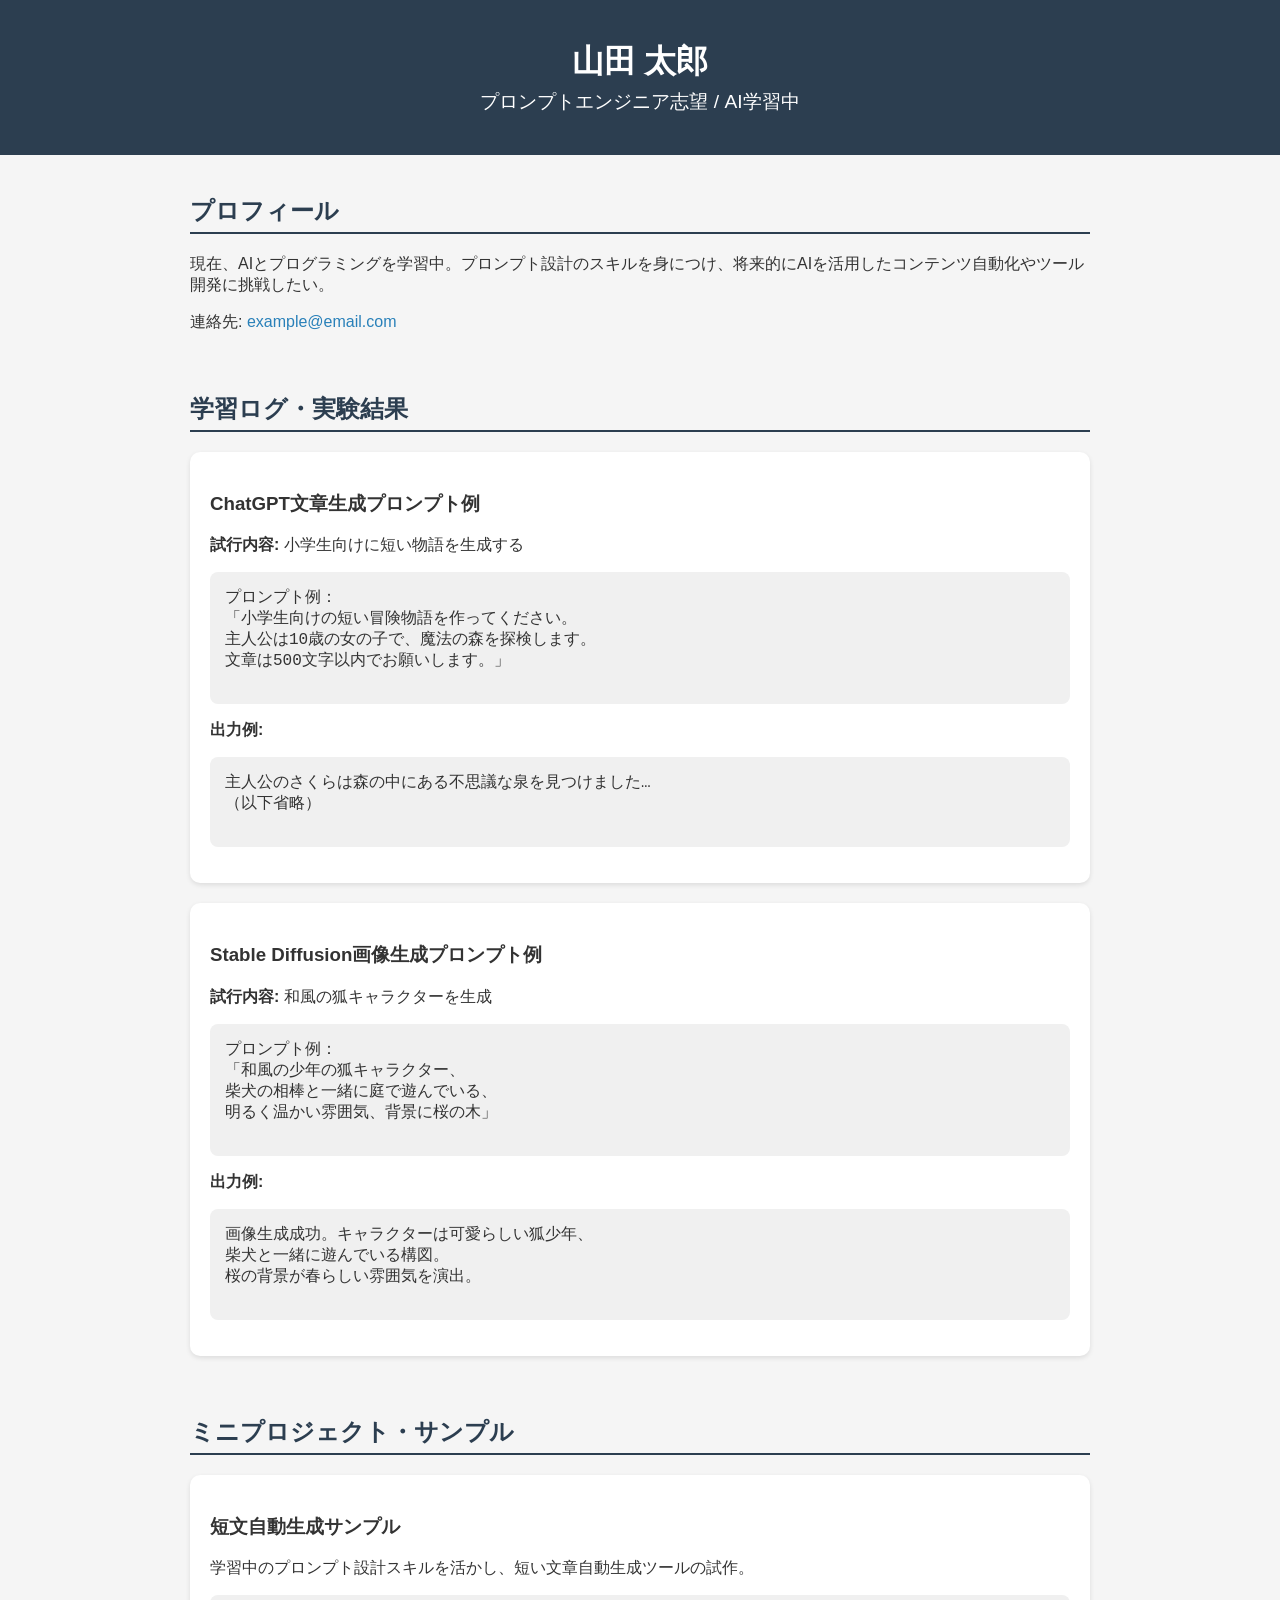
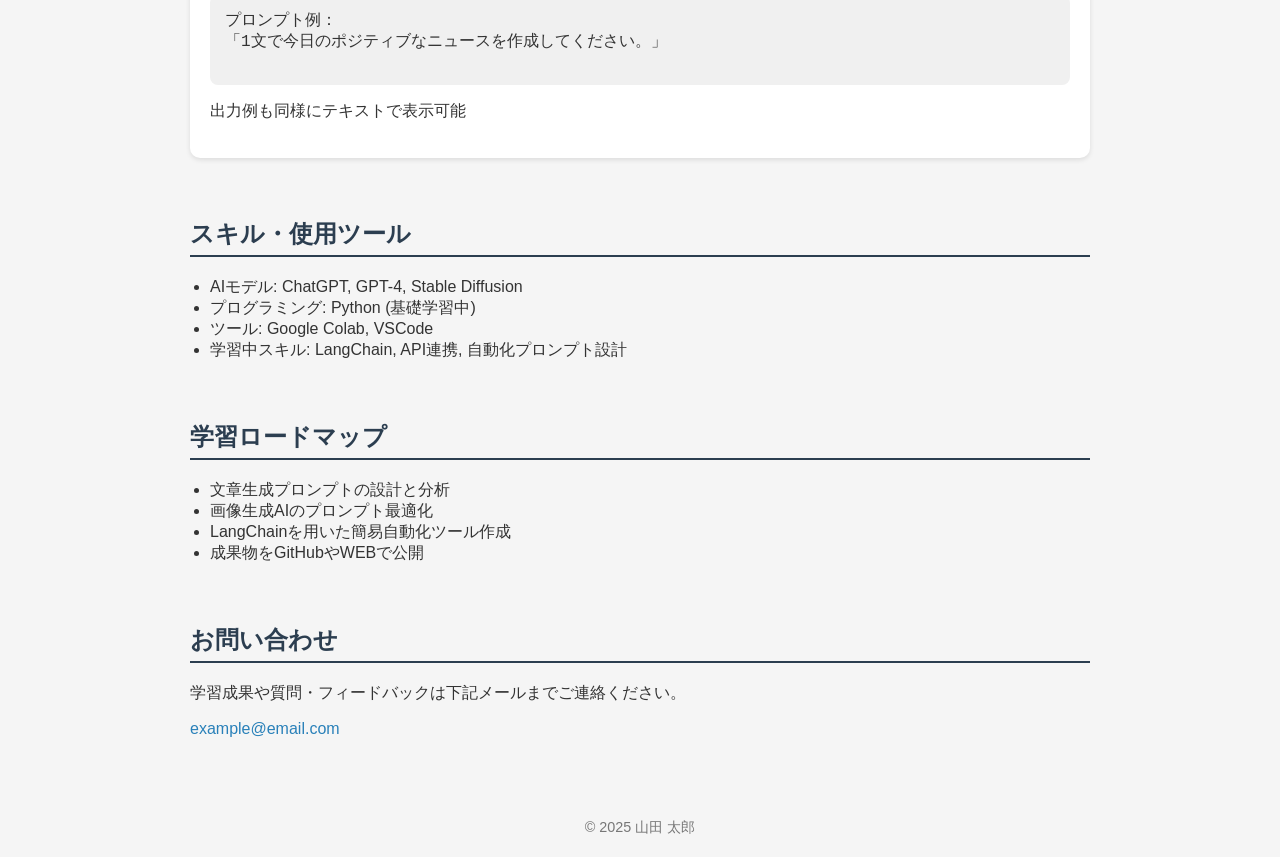
==== index.html @ 0109dae4 "Add files via upload" ====
<!DOCTYPE html>
<html lang="ja">
<head>
    <meta charset="UTF-8">
    <meta name="viewport" content="width=device-width, initial-scale=1.0">
    <title>プロンプトエンジニア志望ポートフォリオ</title>
    <style>
        body {
            font-family: "Noto Sans JP", sans-serif;
            background-color: #f5f5f5;
            margin: 0;
            padding: 0;
            color: #333;
        }
        header {
            background-color: #2c3e50;
            color: white;
            padding: 40px 20px;
            text-align: center;
        }
        header h1 {
            margin: 0;
            font-size: 2em;
        }
        header p {
            margin: 5px 0 0 0;
            font-size: 1.2em;
        }
        main {
            max-width: 900px;
            margin: 40px auto;
            padding: 0 20px;
        }
        section {
            margin-bottom: 60px;
        }
        h2 {
            color: #2c3e50;
            border-bottom: 2px solid #2c3e50;
            padding-bottom: 5px;
        }
        .card {
            background-color: white;
            padding: 20px;
            margin-top: 20px;
            box-shadow: 0 2px 5px rgba(0,0,0,0.1);
            border-radius: 10px;
        }
        pre {
            background-color: #f0f0f0;
            padding: 15px;
            border-radius: 8px;
            overflow-x: auto;
            font-family: "Courier New", monospace;
        }
        a {
            color: #2980b9;
            text-decoration: none;
        }
        a:hover {
            text-decoration: underline;
        }
        footer {
            text-align: center;
            padding: 20px;
            color: #777;
            font-size: 0.9em;
        }
        ul {
            padding-left: 20px;
        }
    </style>
</head>
<body>

<header>
    <h1>山田 太郎</h1>
    <p>プロンプトエンジニア志望 / AI学習中</p>
</header>

<main>
    <!-- プロフィール -->
    <section id="profile">
        <h2>プロフィール</h2>
        <p>現在、AIとプログラミングを学習中。プロンプト設計のスキルを身につけ、将来的にAIを活用したコンテンツ自動化やツール開発に挑戦したい。</p>
        <p>連絡先: <a href="mailto:example@email.com">example@email.com</a></p>
    </section>

    <!-- 学習ログ -->
    <section id="learning">
        <h2>学習ログ・実験結果</h2>
        <div class="card">
            <h3>ChatGPT文章生成プロンプト例</h3>
            <p><strong>試行内容:</strong> 小学生向けに短い物語を生成する</p>
            <pre>
プロンプト例：
「小学生向けの短い冒険物語を作ってください。
主人公は10歳の女の子で、魔法の森を探検します。
文章は500文字以内でお願いします。」
            </pre>
            <p><strong>出力例:</strong></p>
            <pre>
主人公のさくらは森の中にある不思議な泉を見つけました…
（以下省略）
            </pre>
        </div>

        <div class="card">
            <h3>Stable Diffusion画像生成プロンプト例</h3>
            <p><strong>試行内容:</strong> 和風の狐キャラクターを生成</p>
            <pre>
プロンプト例：
「和風の少年の狐キャラクター、
柴犬の相棒と一緒に庭で遊んでいる、
明るく温かい雰囲気、背景に桜の木」
            </pre>
            <p><strong>出力例:</strong></p>
            <pre>
画像生成成功。キャラクターは可愛らしい狐少年、
柴犬と一緒に遊んでいる構図。
桜の背景が春らしい雰囲気を演出。
            </pre>
        </div>
    </section>

    <!-- ミニプロジェクト -->
    <section id="projects">
        <h2>ミニプロジェクト・サンプル</h2>
        <div class="card">
            <h3>短文自動生成サンプル</h3>
            <p>学習中のプロンプト設計スキルを活かし、短い文章自動生成ツールの試作。</p>
            <pre>
プロンプト例：
「1文で今日のポジティブなニュースを作成してください。」
            </pre>
            <p>出力例も同様にテキストで表示可能</p>
        </div>
    </section>

    <!-- スキル・使用ツール -->
    <section id="skills">
        <h2>スキル・使用ツール</h2>
        <ul>
            <li>AIモデル: ChatGPT, GPT-4, Stable Diffusion</li>
            <li>プログラミング: Python (基礎学習中)</li>
            <li>ツール: Google Colab, VSCode</li>
            <li>学習中スキル: LangChain, API連携, 自動化プロンプト設計</li>
        </ul>
    </section>

    <!-- 学習ロードマップ -->
    <section id="roadmap">
        <h2>学習ロードマップ</h2>
        <ul>
            <li>文章生成プロンプトの設計と分析</li>
            <li>画像生成AIのプロンプト最適化</li>
            <li>LangChainを用いた簡易自動化ツール作成</li>
            <li>成果物をGitHubやWEBで公開</li>
        </ul>
    </section>

    <!-- お問い合わせ -->
    <section id="contact">
        <h2>お問い合わせ</h2>
        <p>学習成果や質問・フィードバックは下記メールまでご連絡ください。</p>
        <p><a href="mailto:example@email.com">example@email.com</a></p>
    </section>
</main>

<footer>
    &copy; 2025 山田 太郎
</footer>

</body>
</html>
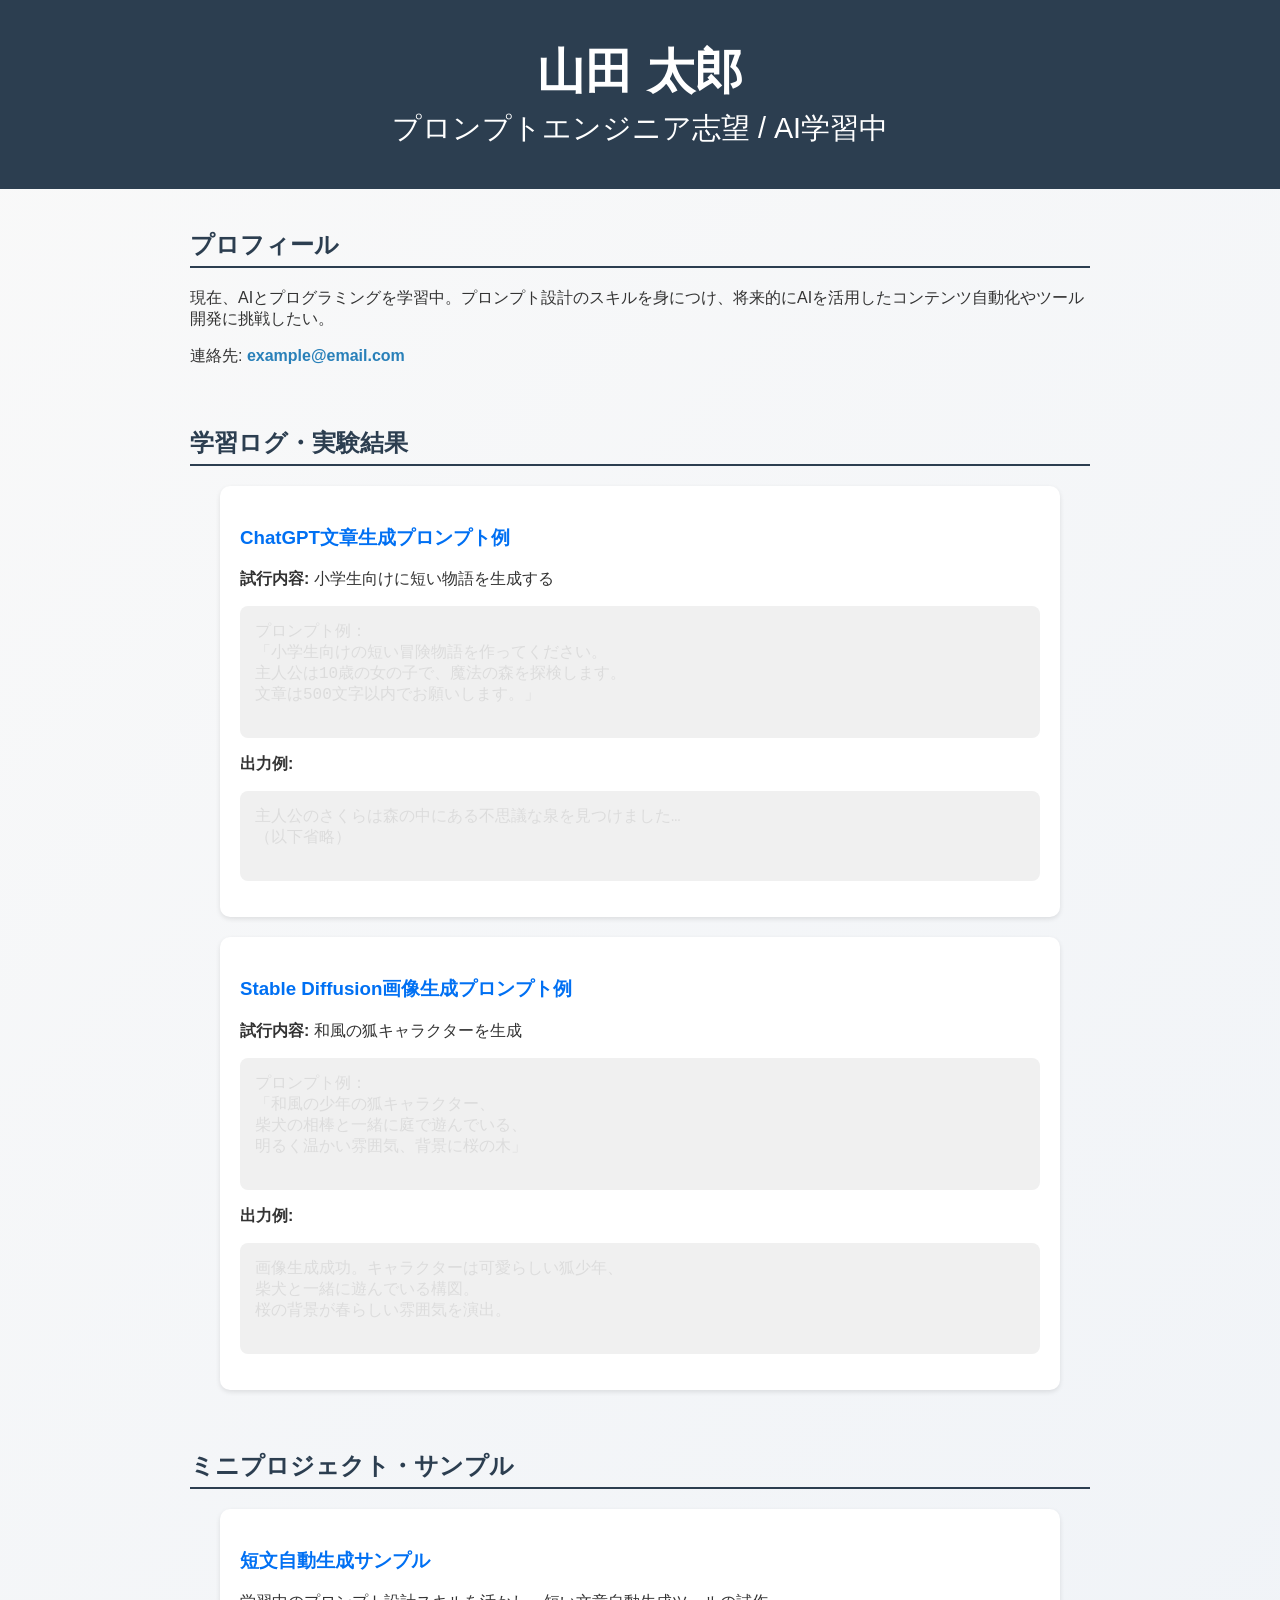
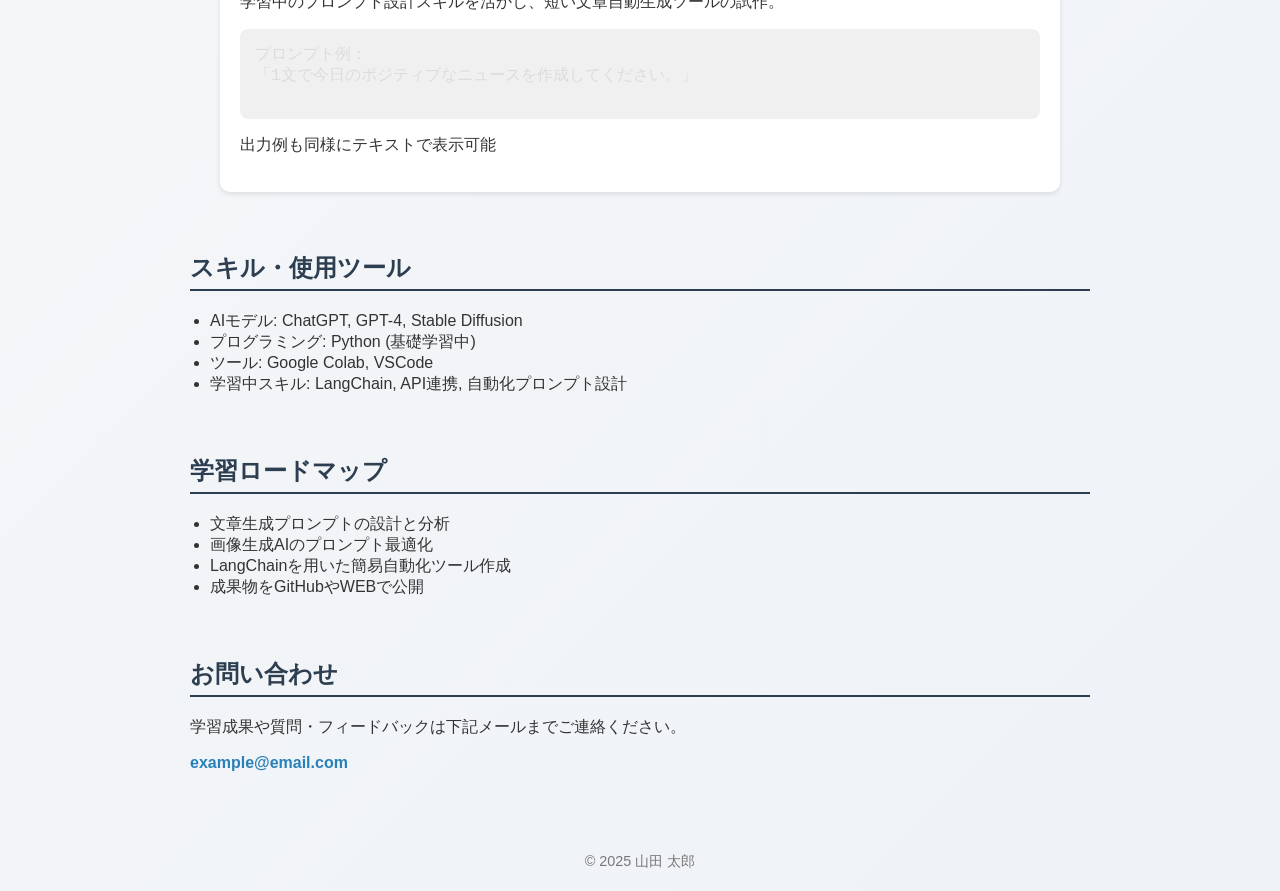
==== commit b737bcd1: "Update index.html" ====
--- a/index.html
+++ b/index.html
@@ -1,5 +1,11 @@
 <!DOCTYPE html>
 <html lang="ja">
+<head>
+  <meta charset="UTF-8">
+  <title>プロンプトエンジニア ポートフォリオ</title>
+  <link rel="stylesheet" href="css/style.css">
+  <link href="https://fonts.googleapis.com/css2?family=Roboto:wght@400;700&display=swap" rel="stylesheet">
+</head>
 <head>
     <meta charset="UTF-8">
     <meta name="viewport" content="width=device-width, initial-scale=1.0">
@@ -173,3 +179,4 @@
 
 </body>
 </html>
+
--- a/css/style.css
+++ b/css/style.css
@@ -0,0 +1,52 @@
+/* 全体 */
+body {
+  font-family: 'Roboto', sans-serif;
+  background: linear-gradient(135deg, #f9f9f9, #eef2f7);
+  color: #333;
+  margin: 0;
+  padding: 0;
+}
+
+/* ヘッダー */
+header {
+  background: #0070f3;
+  color: white;
+  padding: 20px;
+  text-align: center;
+  font-size: 1.5em;
+}
+
+/* カード風セクション */
+.card {
+  background: white;
+  border-radius: 12px;
+  padding: 20px;
+  margin: 20px auto;
+  max-width: 800px;
+  box-shadow: 0 4px 12px rgba(0,0,0,0.1);
+}
+
+/* 見出し */
+h2, h3 {
+  color: #0070f3;
+}
+
+/* コードブロック */
+pre {
+  background-color: #1e1e1e;
+  color: #dcdcdc;
+  padding: 15px;
+  border-radius: 8px;
+  overflow-x: auto;
+  font-family: "Courier New", monospace;
+}
+
+/* リンク */
+a {
+  color: #0070f3;
+  text-decoration: none;
+  font-weight: bold;
+}
+a:hover {
+  text-decoration: underline;
+}
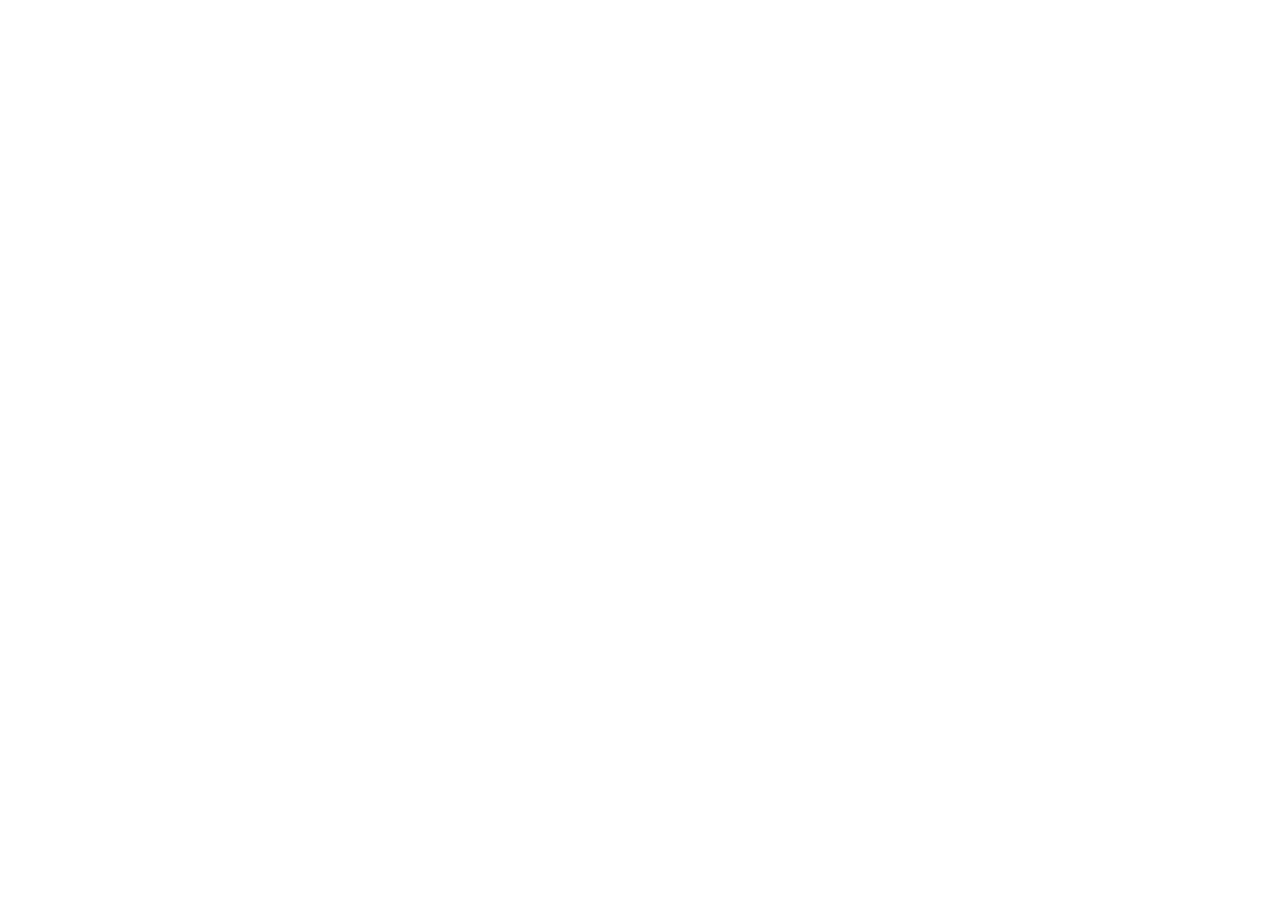
==== commit eb705e78: "Add files via upload" ====
--- a/index.html
+++ b/index.html
@@ -1,182 +1,78 @@
-<!DOCTYPE html>
-<html lang="ja">
-<head>
-  <meta charset="UTF-8">
-  <title>プロンプトエンジニア ポートフォリオ</title>
-  <link rel="stylesheet" href="css/style.css">
-  <link href="https://fonts.googleapis.com/css2?family=Roboto:wght@400;700&display=swap" rel="stylesheet">
-</head>
-<head>
-    <meta charset="UTF-8">
-    <meta name="viewport" content="width=device-width, initial-scale=1.0">
-    <title>プロンプトエンジニア志望ポートフォリオ</title>
-    <style>
-        body {
-            font-family: "Noto Sans JP", sans-serif;
-            background-color: #f5f5f5;
-            margin: 0;
-            padding: 0;
-            color: #333;
-        }
-        header {
-            background-color: #2c3e50;
-            color: white;
-            padding: 40px 20px;
-            text-align: center;
-        }
-        header h1 {
-            margin: 0;
-            font-size: 2em;
-        }
-        header p {
-            margin: 5px 0 0 0;
-            font-size: 1.2em;
-        }
-        main {
-            max-width: 900px;
-            margin: 40px auto;
-            padding: 0 20px;
-        }
-        section {
-            margin-bottom: 60px;
-        }
-        h2 {
-            color: #2c3e50;
-            border-bottom: 2px solid #2c3e50;
-            padding-bottom: 5px;
-        }
-        .card {
-            background-color: white;
-            padding: 20px;
-            margin-top: 20px;
-            box-shadow: 0 2px 5px rgba(0,0,0,0.1);
-            border-radius: 10px;
-        }
-        pre {
-            background-color: #f0f0f0;
-            padding: 15px;
-            border-radius: 8px;
-            overflow-x: auto;
-            font-family: "Courier New", monospace;
-        }
-        a {
-            color: #2980b9;
-            text-decoration: none;
-        }
-        a:hover {
-            text-decoration: underline;
-        }
-        footer {
-            text-align: center;
-            padding: 20px;
-            color: #777;
-            font-size: 0.9em;
-        }
-        ul {
-            padding-left: 20px;
-        }
-    </style>
-</head>
-<body>
-
-<header>
-    <h1>山田 太郎</h1>
-    <p>プロンプトエンジニア志望 / AI学習中</p>
-</header>
-
-<main>
-    <!-- プロフィール -->
-    <section id="profile">
-        <h2>プロフィール</h2>
-        <p>現在、AIとプログラミングを学習中。プロンプト設計のスキルを身につけ、将来的にAIを活用したコンテンツ自動化やツール開発に挑戦したい。</p>
-        <p>連絡先: <a href="mailto:example@email.com">example@email.com</a></p>
-    </section>
-
-    <!-- 学習ログ -->
-    <section id="learning">
-        <h2>学習ログ・実験結果</h2>
-        <div class="card">
-            <h3>ChatGPT文章生成プロンプト例</h3>
-            <p><strong>試行内容:</strong> 小学生向けに短い物語を生成する</p>
-            <pre>
-プロンプト例：
-「小学生向けの短い冒険物語を作ってください。
-主人公は10歳の女の子で、魔法の森を探検します。
-文章は500文字以内でお願いします。」
-            </pre>
-            <p><strong>出力例:</strong></p>
-            <pre>
-主人公のさくらは森の中にある不思議な泉を見つけました…
-（以下省略）
-            </pre>
-        </div>
-
-        <div class="card">
-            <h3>Stable Diffusion画像生成プロンプト例</h3>
-            <p><strong>試行内容:</strong> 和風の狐キャラクターを生成</p>
-            <pre>
-プロンプト例：
-「和風の少年の狐キャラクター、
-柴犬の相棒と一緒に庭で遊んでいる、
-明るく温かい雰囲気、背景に桜の木」
-            </pre>
-            <p><strong>出力例:</strong></p>
-            <pre>
-画像生成成功。キャラクターは可愛らしい狐少年、
-柴犬と一緒に遊んでいる構図。
-桜の背景が春らしい雰囲気を演出。
-            </pre>
-        </div>
-    </section>
-
-    <!-- ミニプロジェクト -->
-    <section id="projects">
-        <h2>ミニプロジェクト・サンプル</h2>
-        <div class="card">
-            <h3>短文自動生成サンプル</h3>
-            <p>学習中のプロンプト設計スキルを活かし、短い文章自動生成ツールの試作。</p>
-            <pre>
-プロンプト例：
-「1文で今日のポジティブなニュースを作成してください。」
-            </pre>
-            <p>出力例も同様にテキストで表示可能</p>
-        </div>
-    </section>
-
-    <!-- スキル・使用ツール -->
-    <section id="skills">
-        <h2>スキル・使用ツール</h2>
-        <ul>
-            <li>AIモデル: ChatGPT, GPT-4, Stable Diffusion</li>
-            <li>プログラミング: Python (基礎学習中)</li>
-            <li>ツール: Google Colab, VSCode</li>
-            <li>学習中スキル: LangChain, API連携, 自動化プロンプト設計</li>
-        </ul>
-    </section>
-
-    <!-- 学習ロードマップ -->
-    <section id="roadmap">
-        <h2>学習ロードマップ</h2>
-        <ul>
-            <li>文章生成プロンプトの設計と分析</li>
-            <li>画像生成AIのプロンプト最適化</li>
-            <li>LangChainを用いた簡易自動化ツール作成</li>
-            <li>成果物をGitHubやWEBで公開</li>
-        </ul>
-    </section>
-
-    <!-- お問い合わせ -->
-    <section id="contact">
-        <h2>お問い合わせ</h2>
-        <p>学習成果や質問・フィードバックは下記メールまでご連絡ください。</p>
-        <p><a href="mailto:example@email.com">example@email.com</a></p>
-    </section>
-</main>
-
-<footer>
-    &copy; 2025 山田 太郎
-</footer>
-
-</body>
-</html>
-
+
+<!DOCTYPE html>
+<html lang="ja" class="scroll-smooth">
+<head>
+    <meta charset="UTF-8" />
+    <meta name="viewport" content="width=device-width, initial-scale=1.0" />
+    <title>プロンプトエンジニア ポートフォリオ</title>
+    
+    <!-- Tailwind CSS -->
+    <script src="https://cdn.tailwindcss.com"></script>
+    
+    <!-- Swiper.js for Carousel -->
+    <link rel="stylesheet" href="https://unpkg.com/swiper@8/swiper-bundle.min.css" />
+    <script src="https://unpkg.com/swiper@8/swiper-bundle.min.js"></script>
+
+    <!-- Google Fonts -->
+    <link rel="preconnect" href="https://fonts.googleapis.com">
+    <link rel="preconnect" href="https://fonts.gstatic.com" crossorigin>
+    <link href="https://fonts.googleapis.com/css2?family=Caveat:wght@400;700&family=Inter:wght@400;500;700;900&display=swap" rel="stylesheet">
+    
+    <script>
+      tailwind.config = {
+        theme: {
+          extend: {
+            fontFamily: {
+              sans: ['Inter', 'sans-serif'],
+              handwriting: ['Caveat', 'cursive'],
+            },
+            colors: {
+              'accent': {
+                '50': '#eff6ff',
+                '100': '#dbeafe',
+                '200': '#bfdbfe',
+                '300': '#93c5fd',
+                '400': '#60a5fa',
+                '500': '#3b82f6',
+                '600': '#2563eb',
+                '700': '#1d4ed8',
+                '800': '#1e40af',
+                '900': '#1e3a8a',
+                '950': '#172554',
+              }
+            },
+            animation: {
+              'fade-in': 'fade-in 0.3s ease-out forwards',
+              'scale-up': 'scale-up 0.3s ease-out forwards',
+            },
+            keyframes: {
+              'fade-in': {
+                'from': { opacity: '0' },
+                'to': { opacity: '1' },
+              },
+              'scale-up': {
+                'from': { transform: 'scale(0.95)', opacity: '0' },
+                'to': { transform: 'scale(1)', opacity: '1' },
+              },
+            }
+          },
+        },
+      }
+    </script>
+
+<link rel="stylesheet" href="/index.css">
+<script type="importmap">
+{
+  "imports": {
+    "react/": "https://esm.sh/react@^19.1.1/",
+    "react": "https://esm.sh/react@^19.1.1",
+    "react-dom/": "https://esm.sh/react-dom@^19.1.1/"
+  }
+}
+</script>
+  <script type="module" crossorigin src="/prompt-portfolio/assets/index-CqOFd54j.js"></script>
+</head>
+<body class="bg-slate-50">
+    <div id="root"></div>
+</body>
+</html>
